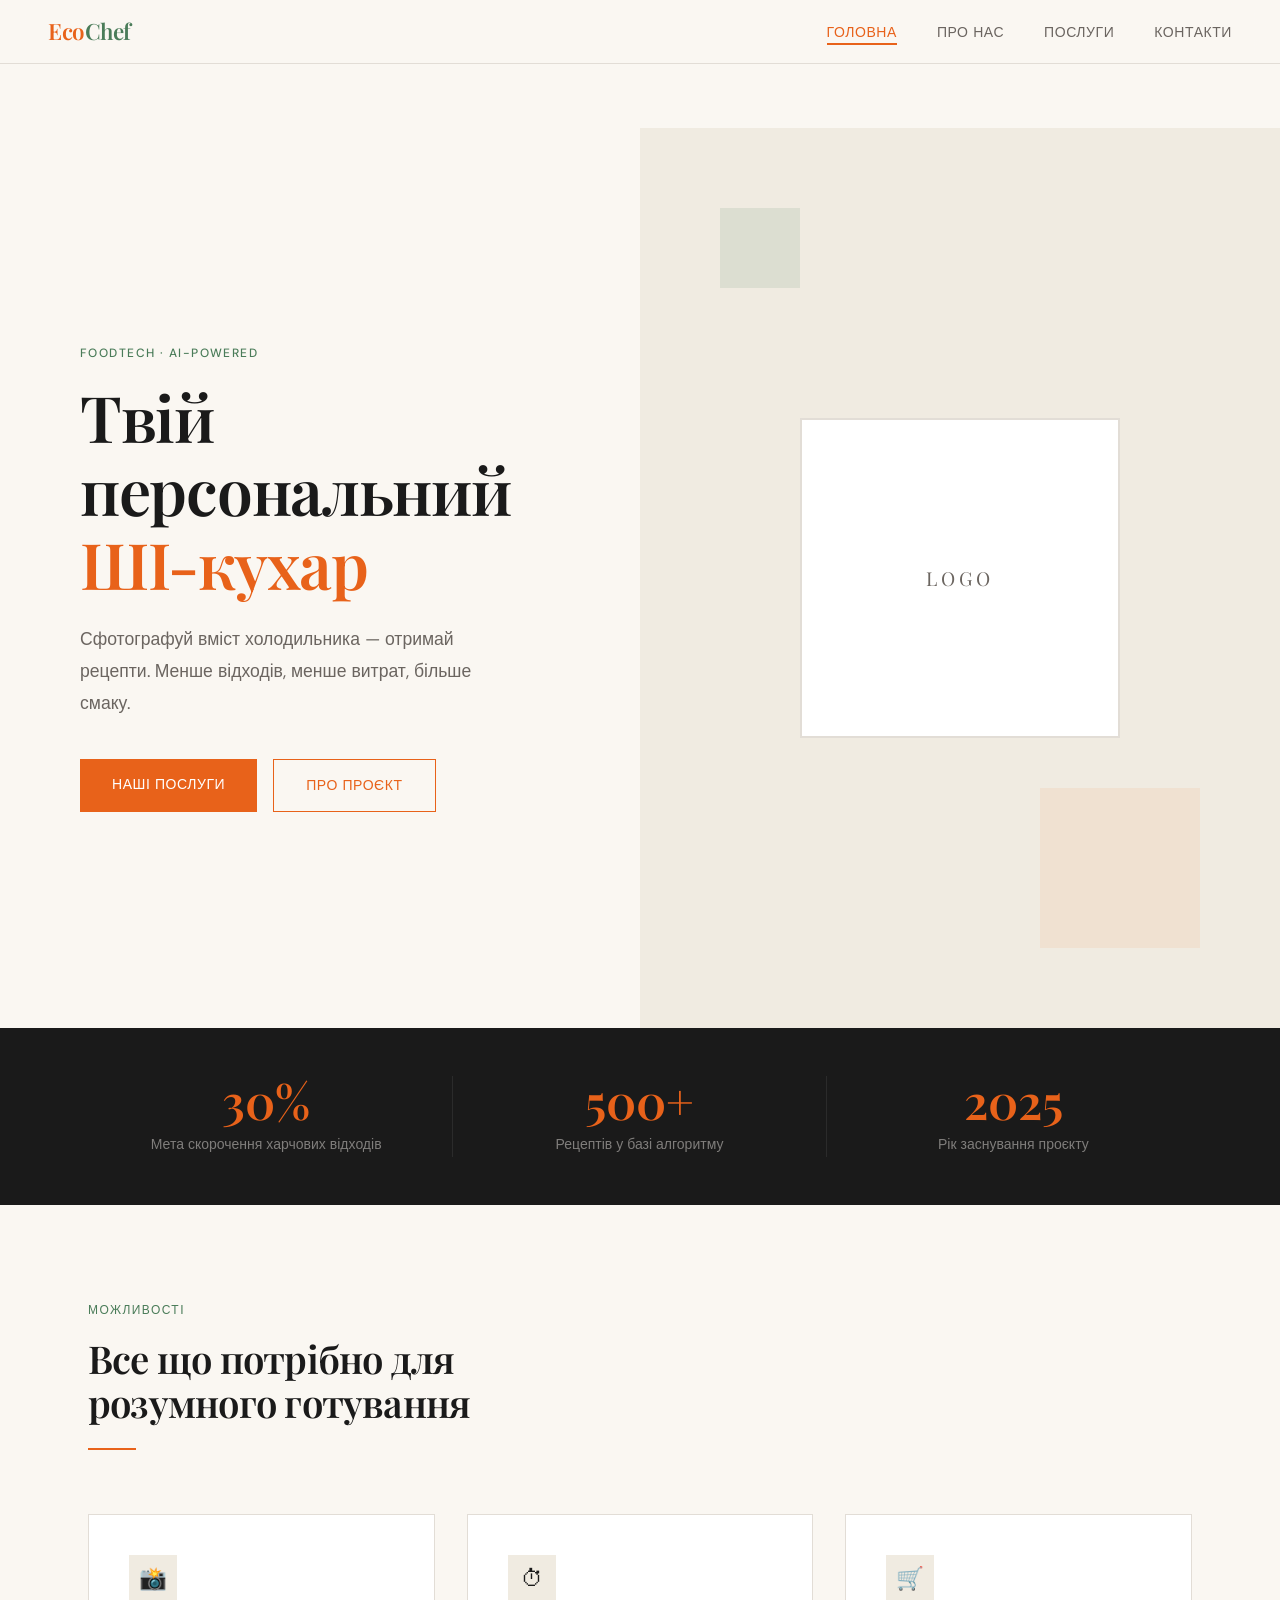
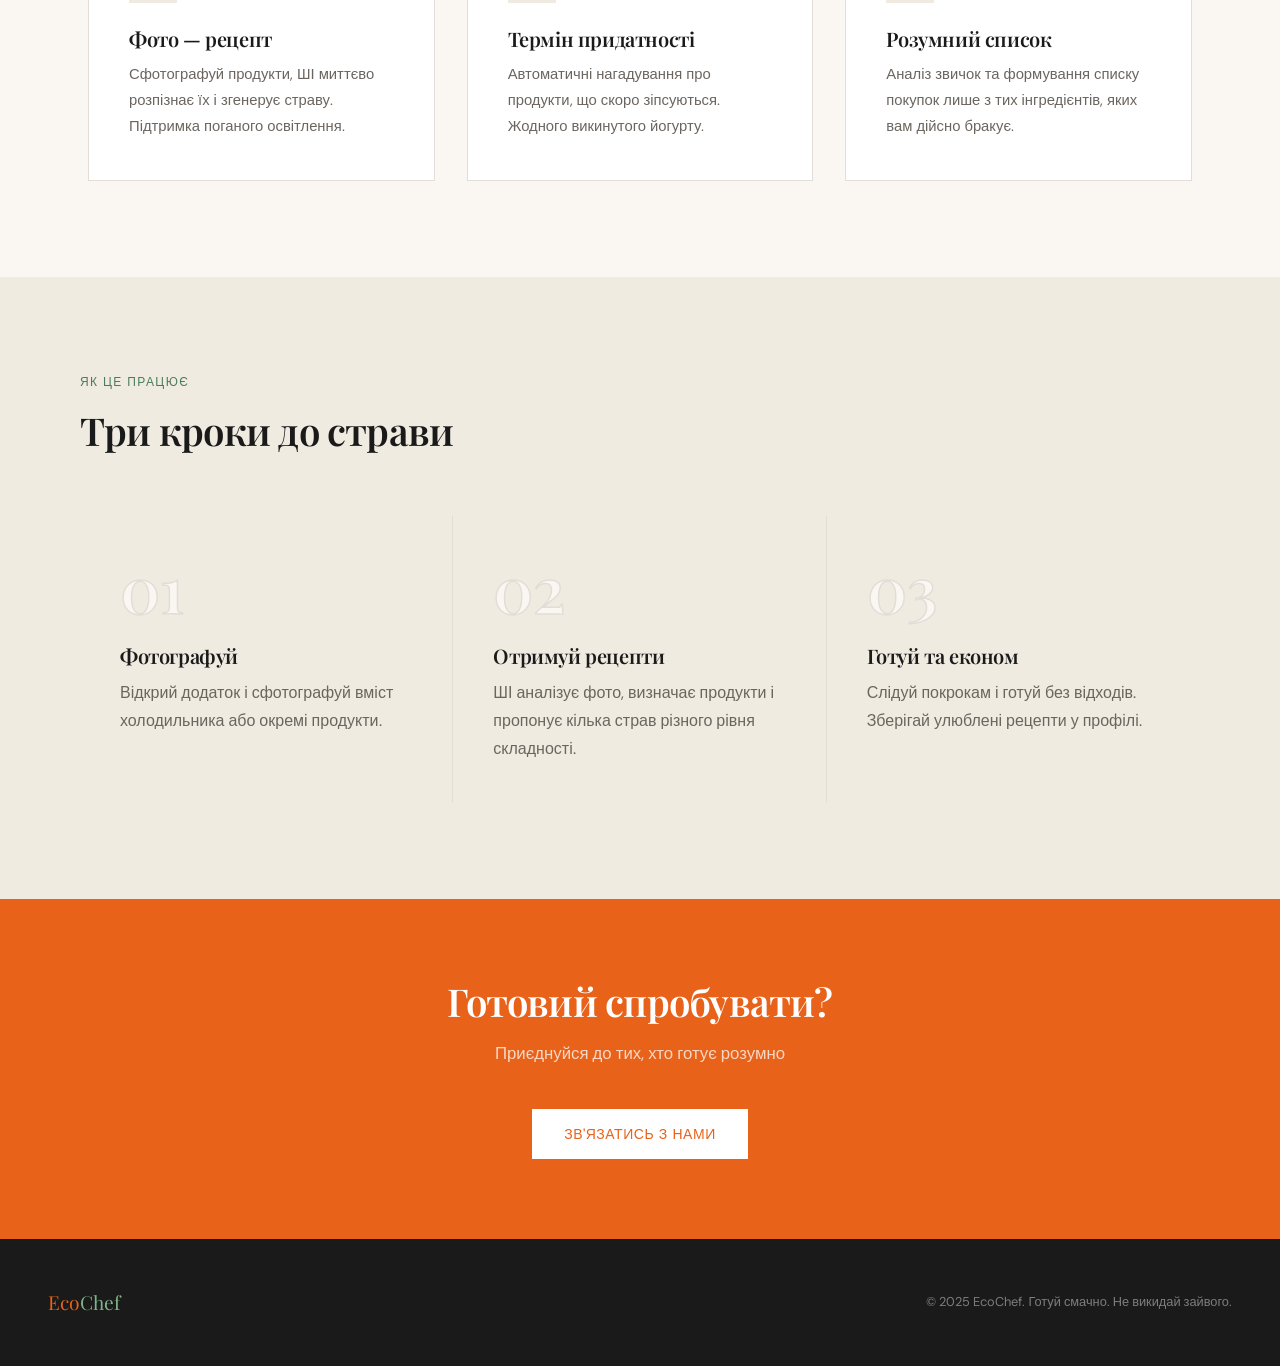
==== index.html @ e42a328c "new file:   about.html, contacts.html,  index.html, services.html, style.css" ====
<!DOCTYPE html>
<html lang="uk">
<head>
  <meta charset="UTF-8">
  <meta name="viewport" content="width=device-width, initial-scale=1.0">
  <title>EcoChef — Готуй смачно. Не викидай зайвого.</title>
  <link rel="stylesheet" href="style.css">
  <style>
    /* HERO */
    .hero {
      min-height: 100vh;
      display: grid;
      grid-template-columns: 1fr 1fr;
      align-items: center;
      gap: 0;
      background: var(--cream);
      padding-top: 64px;
    }

    .hero-content {
      padding: 96px 48px 96px 80px;
    }

    .hero-visual {
      height: 100vh;
      background: var(--cream-dark);
      position: relative;
      overflow: hidden;
      display: flex;
      align-items: center;
      justify-content: center;
    }

    .hero-visual-inner {
      width: 320px;
      height: 320px;
      border: 2px solid var(--border);
      position: relative;
      display: flex;
      align-items: center;
      justify-content: center;
      background: var(--white);
    }

    .hero-visual-inner::before {
      content: 'LOGO';
      font-family: var(--font-display);
      font-size: 1.2rem;
      color: var(--text-muted);
      letter-spacing: 0.2em;
    }

    .hero-visual-accent {
      position: absolute;
      bottom: 80px; right: 80px;
      width: 160px; height: 160px;
      background: var(--orange);
      opacity: 0.08;
    }

    .hero-visual-accent2 {
      position: absolute;
      top: 80px; left: 80px;
      width: 80px; height: 80px;
      background: var(--green);
      opacity: 0.12;
    }

    .hero h1 { margin-bottom: 24px; }
    .hero h1 em { color: var(--orange); font-style: normal; }
    .hero p.lead {
      font-size: 1.1rem;
      line-height: 1.8;
      margin-bottom: 40px;
      color: var(--text-muted);
      max-width: 440px;
    }

    .hero-cta { display: flex; gap: 16px; flex-wrap: wrap; }

    /* STATS STRIP */
    .stats-strip {
      background: var(--text);
      padding: 48px 80px;
      display: grid;
      grid-template-columns: repeat(3, 1fr);
      gap: 0;
    }

    .stat-item {
      text-align: center;
      padding: 0 40px;
      border-right: 1px solid rgba(255,255,255,0.08);
    }

    .stat-item:last-child { border-right: none; }
    .stat-item .stat-number { display: block; margin-bottom: 8px; }
    .stat-item p { color: rgba(250,247,242,0.45); font-size: 0.875rem; }

    /* FEATURES */
    .features-header { margin-bottom: 64px; max-width: 560px; }

    .feature-card .icon-box { background: var(--cream-dark); }
    .feature-card h3 { margin-bottom: 12px; }
    .feature-card p { font-size: 0.925rem; }

    /* HOW IT WORKS */
    .how-section {
      background: var(--cream-dark);
      padding: 96px 80px;
    }

    .steps { display: grid; grid-template-columns: repeat(3, 1fr); gap: 0; margin-top: 64px; }

    .step {
      padding: 40px;
      border-right: 1px solid var(--border);
      position: relative;
    }

    .step:last-child { border-right: none; }

    .step-number {
      font-family: var(--font-display);
      font-size: 4rem;
      font-weight: 600;
      color: var(--cream);
      line-height: 1;
      margin-bottom: 24px;
      -webkit-text-stroke: 1.5px var(--border);
    }

    .step h3 { margin-bottom: 12px; }

    /* CTA BANNER */
    .cta-banner {
      background: var(--orange);
      padding: 80px;
      text-align: center;
    }

    .cta-banner h2 { color: var(--white); margin-bottom: 16px; }
    .cta-banner p { color: rgba(255,255,255,0.75); margin-bottom: 40px; font-size: 1.05rem; }

    .btn-white {
      background: var(--white);
      color: var(--orange);
    }

    .btn-white:hover {
      background: var(--cream);
      transform: translateY(-1px);
      box-shadow: 0 8px 24px rgba(0,0,0,0.15);
    }

    @media (max-width: 768px) {
      .hero { grid-template-columns: 1fr; }
      .hero-visual { display: none; }
      .hero-content { padding: 64px 24px; }
      .stats-strip { grid-template-columns: 1fr; padding: 48px 24px; gap: 32px; }
      .stat-item { border-right: none; border-bottom: 1px solid rgba(255,255,255,0.08); padding-bottom: 32px; }
      .stat-item:last-child { border-bottom: none; }
      .how-section { padding: 64px 24px; }
      .steps { grid-template-columns: 1fr; }
      .step { border-right: none; border-bottom: 1px solid var(--border); }
      .cta-banner { padding: 64px 24px; }
    }
  </style>
</head>
<body>

<nav>
  <a href="index.html" class="nav-logo">Eco<span>Chef</span></a>
  <ul class="nav-links">
    <li><a href="index.html" class="active">Головна</a></li>
    <li><a href="about.html">Про нас</a></li>
    <li><a href="services.html">Послуги</a></li>
    <li><a href="contacts.html">Контакти</a></li>
  </ul>
</nav>

<main>

  <!-- HERO -->
  <section class="hero">
    <div class="hero-content">
      <div class="section-label fade-up">FoodTech · AI-Powered</div>
      <h1 class="fade-up-delay-1">Твій персональний <em>ШІ-кухар</em></h1>
      <p class="lead fade-up-delay-2">
        Сфотографуй вміст холодильника — отримай рецепти.
        Менше відходів, менше витрат, більше смаку.
      </p>
      <div class="hero-cta fade-up-delay-3">
        <a href="services.html" class="btn btn-primary">Наші послуги</a>
        <a href="about.html" class="btn btn-outline">Про проєкт</a>
      </div>
    </div>
    <div class="hero-visual">
      <div class="hero-visual-accent"></div>
      <div class="hero-visual-accent2"></div>
      <div class="hero-visual-inner"></div>
    </div>
  </section>

  <!-- STATS -->
  <div class="stats-strip">
    <div class="stat-item">
      <span class="stat-number">30%</span>
      <p>Мета скорочення харчових відходів</p>
    </div>
    <div class="stat-item">
      <span class="stat-number">500+</span>
      <p>Рецептів у базі алгоритму</p>
    </div>
    <div class="stat-item">
      <span class="stat-number">2025</span>
      <p>Рік заснування проєкту</p>
    </div>
  </div>

  <!-- FEATURES -->
  <section class="section">
    <div class="features-header">
      <div class="section-label">Можливості</div>
      <h2>Все що потрібно для розумного готування</h2>
      <div class="divider"></div>
    </div>
    <div class="grid-3">
      <div class="card feature-card fade-up">
        <div class="icon-box">📸</div>
        <h3>Фото — рецепт</h3>
        <p>Сфотографуй продукти, ШІ миттєво розпізнає їх і згенерує страву. Підтримка поганого освітлення.</p>
      </div>
      <div class="card feature-card fade-up-delay-1">
        <div class="icon-box">⏱</div>
        <h3>Термін придатності</h3>
        <p>Автоматичні нагадування про продукти, що скоро зіпсуються. Жодного викинутого йогурту.</p>
      </div>
      <div class="card feature-card fade-up-delay-2">
        <div class="icon-box">🛒</div>
        <h3>Розумний список</h3>
        <p>Аналіз звичок та формування списку покупок лише з тих інгредієнтів, яких вам дійсно бракує.</p>
      </div>
    </div>
  </section>

  <!-- HOW IT WORKS -->
  <div class="how-section">
    <div class="section" style="padding: 0; max-width: 1200px; margin: 0 auto;">
      <div class="section-label">Як це працює</div>
      <h2>Три кроки до страви</h2>
    </div>
    <div class="steps" style="max-width: 1200px; margin: 64px auto 0;">
      <div class="step">
        <div class="step-number">01</div>
        <h3>Фотографуй</h3>
        <p>Відкрий додаток і сфотографуй вміст холодильника або окремі продукти.</p>
      </div>
      <div class="step">
        <div class="step-number">02</div>
        <h3>Отримуй рецепти</h3>
        <p>ШІ аналізує фото, визначає продукти і пропонує кілька страв різного рівня складності.</p>
      </div>
      <div class="step">
        <div class="step-number">03</div>
        <h3>Готуй та економ</h3>
        <p>Слідуй покрокам і готуй без відходів. Зберігай улюблені рецепти у профілі.</p>
      </div>
    </div>
  </div>

  <!-- CTA -->
  <div class="cta-banner">
    <h2>Готовий спробувати?</h2>
    <p>Приєднуйся до тих, хто готує розумно</p>
    <a href="contacts.html" class="btn btn-white btn-primary">Зв'язатись з нами</a>
  </div>

</main>

<footer>
  <span class="footer-logo">Eco<span>Chef</span></span>
  <p>© 2025 EcoChef. Готуй смачно. Не викидай зайвого.</p>
</footer>

</body>
</html>
---- style.css ----
@import url('https://fonts.googleapis.com/css2?family=Playfair+Display:wght@400;600&family=DM+Sans:wght@300;400;500&display=swap');

*, *::before, *::after { box-sizing: border-box; margin: 0; padding: 0; }

:root {
  --orange: #E8621A;
  --orange-light: #F5874A;
  --green: #4A7C59;
  --green-light: #7FB48A;
  --cream: #FAF7F2;
  --cream-dark: #F0EBE1;
  --text: #1A1A1A;
  --text-muted: #6B6560;
  --white: #FFFFFF;
  --border: #E2DDD6;
  --font-display: 'Playfair Display', serif;
  --font-body: 'DM Sans', sans-serif;
}

html { scroll-behavior: smooth; }

body {
  font-family: var(--font-body);
  background: var(--cream);
  color: var(--text);
  line-height: 1.6;
  font-size: 16px;
}

/* NAV */
nav {
  position: fixed;
  top: 0; left: 0; right: 0;
  z-index: 100;
  background: rgba(250, 247, 242, 0.92);
  backdrop-filter: blur(12px);
  border-bottom: 1px solid var(--border);
  padding: 0 48px;
  height: 64px;
  display: flex;
  align-items: center;
  justify-content: space-between;
}

.nav-logo {
  font-family: var(--font-display);
  font-size: 1.4rem;
  font-weight: 600;
  color: var(--orange);
  text-decoration: none;
  letter-spacing: -0.02em;
}

.nav-logo span { color: var(--green); }

.nav-links {
  display: flex;
  gap: 40px;
  list-style: none;
}

.nav-links a {
  font-family: var(--font-body);
  font-size: 0.875rem;
  font-weight: 400;
  color: var(--text-muted);
  text-decoration: none;
  letter-spacing: 0.04em;
  text-transform: uppercase;
  transition: color 0.2s;
  position: relative;
}

.nav-links a:hover, .nav-links a.active { color: var(--orange); }

.nav-links a.active::after {
  content: '';
  position: absolute;
  bottom: -4px; left: 0; right: 0;
  height: 1.5px;
  background: var(--orange);
}

/* LAYOUT */
main { padding-top: 64px; }

.section {
  padding: 96px 48px;
  max-width: 1200px;
  margin: 0 auto;
}

.section-label {
  font-size: 0.75rem;
  font-weight: 500;
  text-transform: uppercase;
  letter-spacing: 0.12em;
  color: var(--green);
  margin-bottom: 16px;
}

h1, h2, h3 {
  font-family: var(--font-display);
  line-height: 1.15;
  letter-spacing: -0.02em;
}

h1 { font-size: clamp(2.4rem, 5vw, 4rem); font-weight: 600; }
h2 { font-size: clamp(1.8rem, 3vw, 2.6rem); font-weight: 600; }
h3 { font-size: 1.25rem; font-weight: 600; }

p { color: var(--text-muted); line-height: 1.75; }

/* DIVIDERS */
.divider {
  width: 48px; height: 2px;
  background: var(--orange);
  margin: 24px 0;
}

/* BUTTONS */
.btn {
  display: inline-block;
  padding: 14px 32px;
  font-family: var(--font-body);
  font-size: 0.875rem;
  font-weight: 500;
  letter-spacing: 0.04em;
  text-transform: uppercase;
  text-decoration: none;
  cursor: pointer;
  border: none;
  transition: all 0.25s;
}

.btn-primary {
  background: var(--orange);
  color: var(--white);
}

.btn-primary:hover {
  background: var(--orange-light);
  transform: translateY(-1px);
  box-shadow: 0 8px 24px rgba(232, 98, 26, 0.3);
}

.btn-outline {
  background: transparent;
  color: var(--orange);
  border: 1.5px solid var(--orange);
}

.btn-outline:hover {
  background: var(--orange);
  color: var(--white);
}

/* CARDS */
.card {
  background: var(--white);
  border: 1px solid var(--border);
  padding: 40px;
  transition: transform 0.25s, box-shadow 0.25s;
}

.card:hover {
  transform: translateY(-4px);
  box-shadow: 0 16px 48px rgba(26, 26, 26, 0.08);
}

/* GRID */
.grid-2 { display: grid; grid-template-columns: repeat(2, 1fr); gap: 32px; }
.grid-3 { display: grid; grid-template-columns: repeat(3, 1fr); gap: 32px; }
.grid-4 { display: grid; grid-template-columns: repeat(4, 1fr); gap: 24px; }

/* FOOTER */
footer {
  background: var(--text);
  color: var(--cream);
  padding: 48px;
  display: flex;
  align-items: center;
  justify-content: space-between;
}

footer .footer-logo {
  font-family: var(--font-display);
  font-size: 1.2rem;
  color: var(--orange);
}

footer .footer-logo span { color: var(--green-light); }

footer p {
  color: rgba(250, 247, 242, 0.45);
  font-size: 0.8rem;
}

/* ANIMATIONS */
@keyframes fadeUp {
  from { opacity: 0; transform: translateY(24px); }
  to   { opacity: 1; transform: translateY(0); }
}

.fade-up {
  animation: fadeUp 0.6s ease forwards;
}

.fade-up-delay-1 { animation-delay: 0.1s; opacity: 0; animation-fill-mode: forwards; animation-name: fadeUp; animation-duration: 0.6s; }
.fade-up-delay-2 { animation-delay: 0.2s; opacity: 0; animation-fill-mode: forwards; animation-name: fadeUp; animation-duration: 0.6s; }
.fade-up-delay-3 { animation-delay: 0.3s; opacity: 0; animation-fill-mode: forwards; animation-name: fadeUp; animation-duration: 0.6s; }
.fade-up-delay-4 { animation-delay: 0.4s; opacity: 0; animation-fill-mode: forwards; animation-name: fadeUp; animation-duration: 0.6s; }

/* ICON PLACEHOLDER */
.icon-box {
  width: 48px; height: 48px;
  background: var(--cream-dark);
  display: flex; align-items: center; justify-content: center;
  font-size: 1.4rem;
  margin-bottom: 24px;
}

/* STAT */
.stat-number {
  font-family: var(--font-display);
  font-size: 3rem;
  font-weight: 600;
  color: var(--orange);
  line-height: 1;
}

/* TAG */
.tag {
  display: inline-block;
  padding: 4px 12px;
  background: var(--cream-dark);
  font-size: 0.75rem;
  letter-spacing: 0.06em;
  text-transform: uppercase;
  color: var(--text-muted);
  margin-bottom: 16px;
}

/* FORM */
.form-group { display: flex; flex-direction: column; gap: 8px; margin-bottom: 20px; }

label {
  font-size: 0.8rem;
  font-weight: 500;
  letter-spacing: 0.08em;
  text-transform: uppercase;
  color: var(--text-muted);
}

input, textarea, select {
  font-family: var(--font-body);
  font-size: 1rem;
  padding: 14px 16px;
  border: 1.5px solid var(--border);
  background: var(--white);
  color: var(--text);
  outline: none;
  transition: border-color 0.2s;
  width: 100%;
  resize: none;
}

input:focus, textarea:focus { border-color: var(--orange); }

/* RESPONSIVE */
@media (max-width: 768px) {
  nav { padding: 0 24px; }
  .section { padding: 64px 24px; }
  .grid-2, .grid-3, .grid-4 { grid-template-columns: 1fr; }
  footer { flex-direction: column; gap: 16px; text-align: center; }
  .nav-links { gap: 20px; }
}
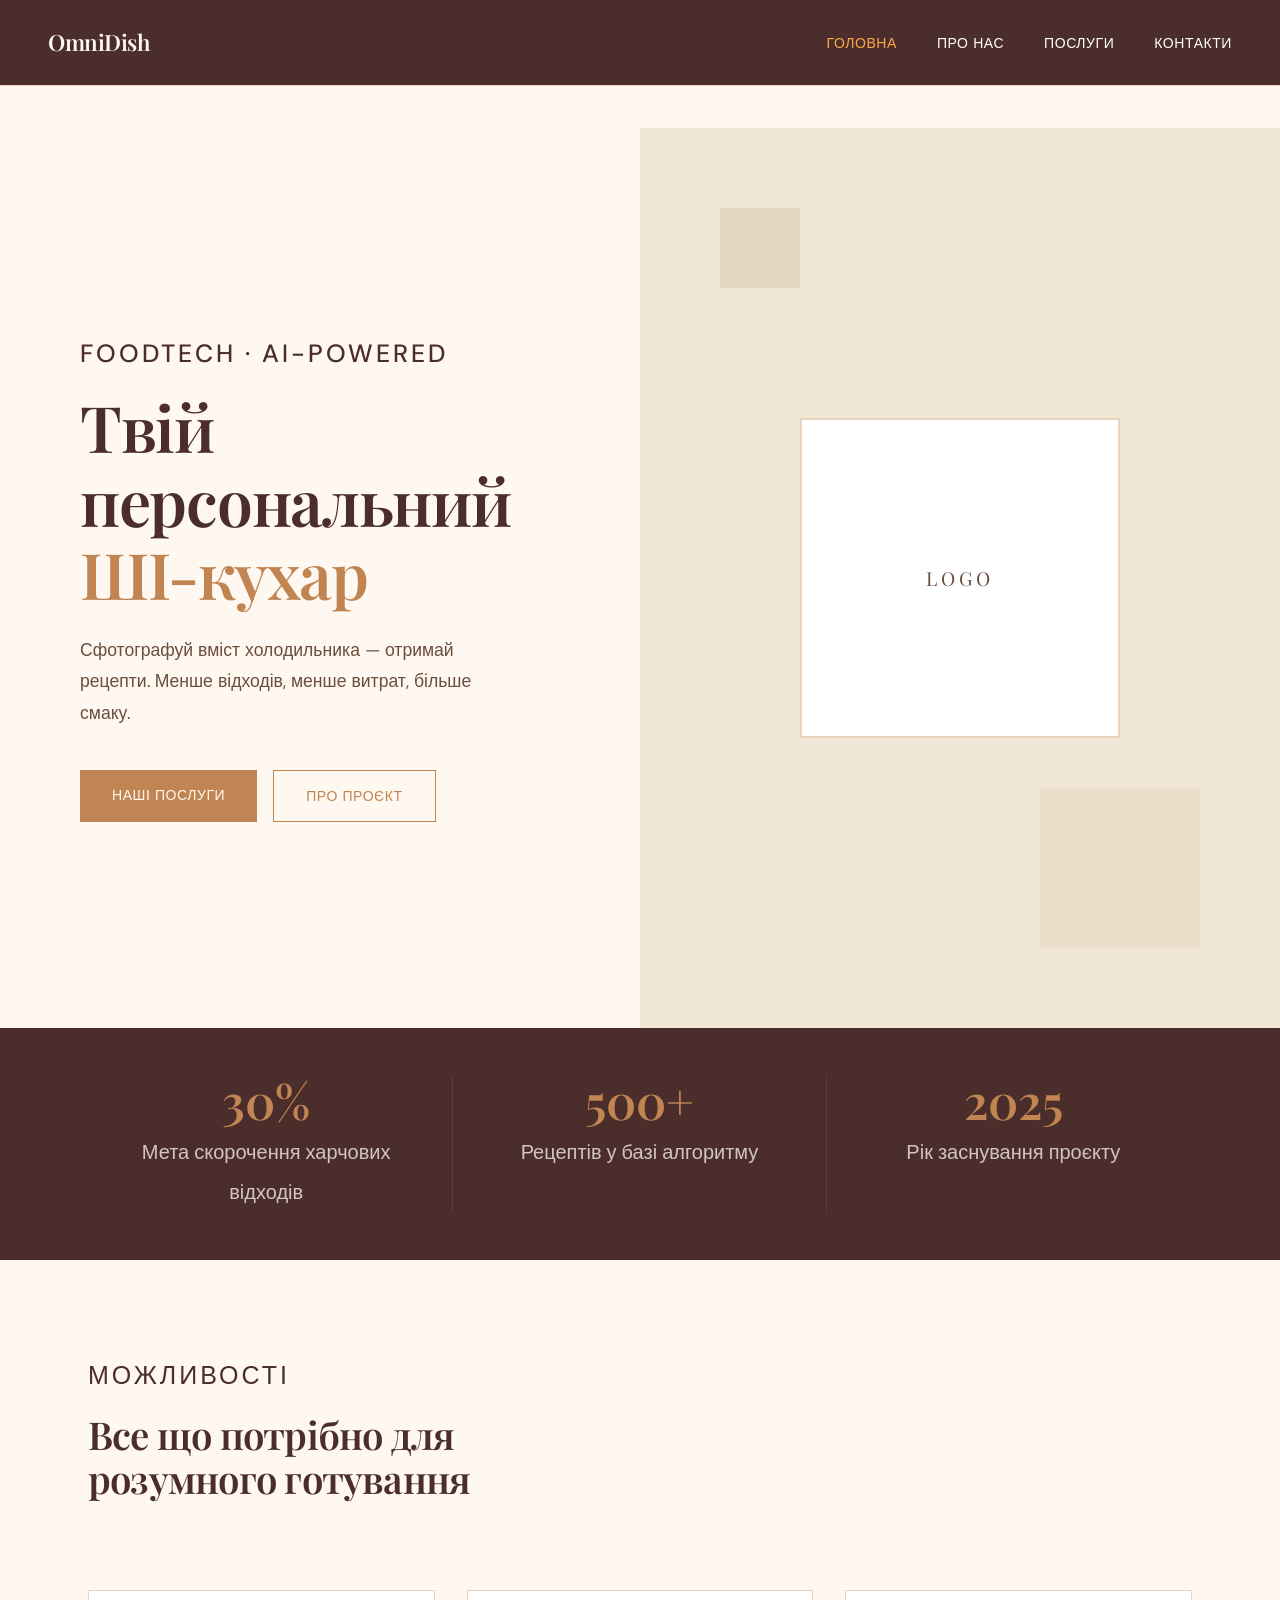
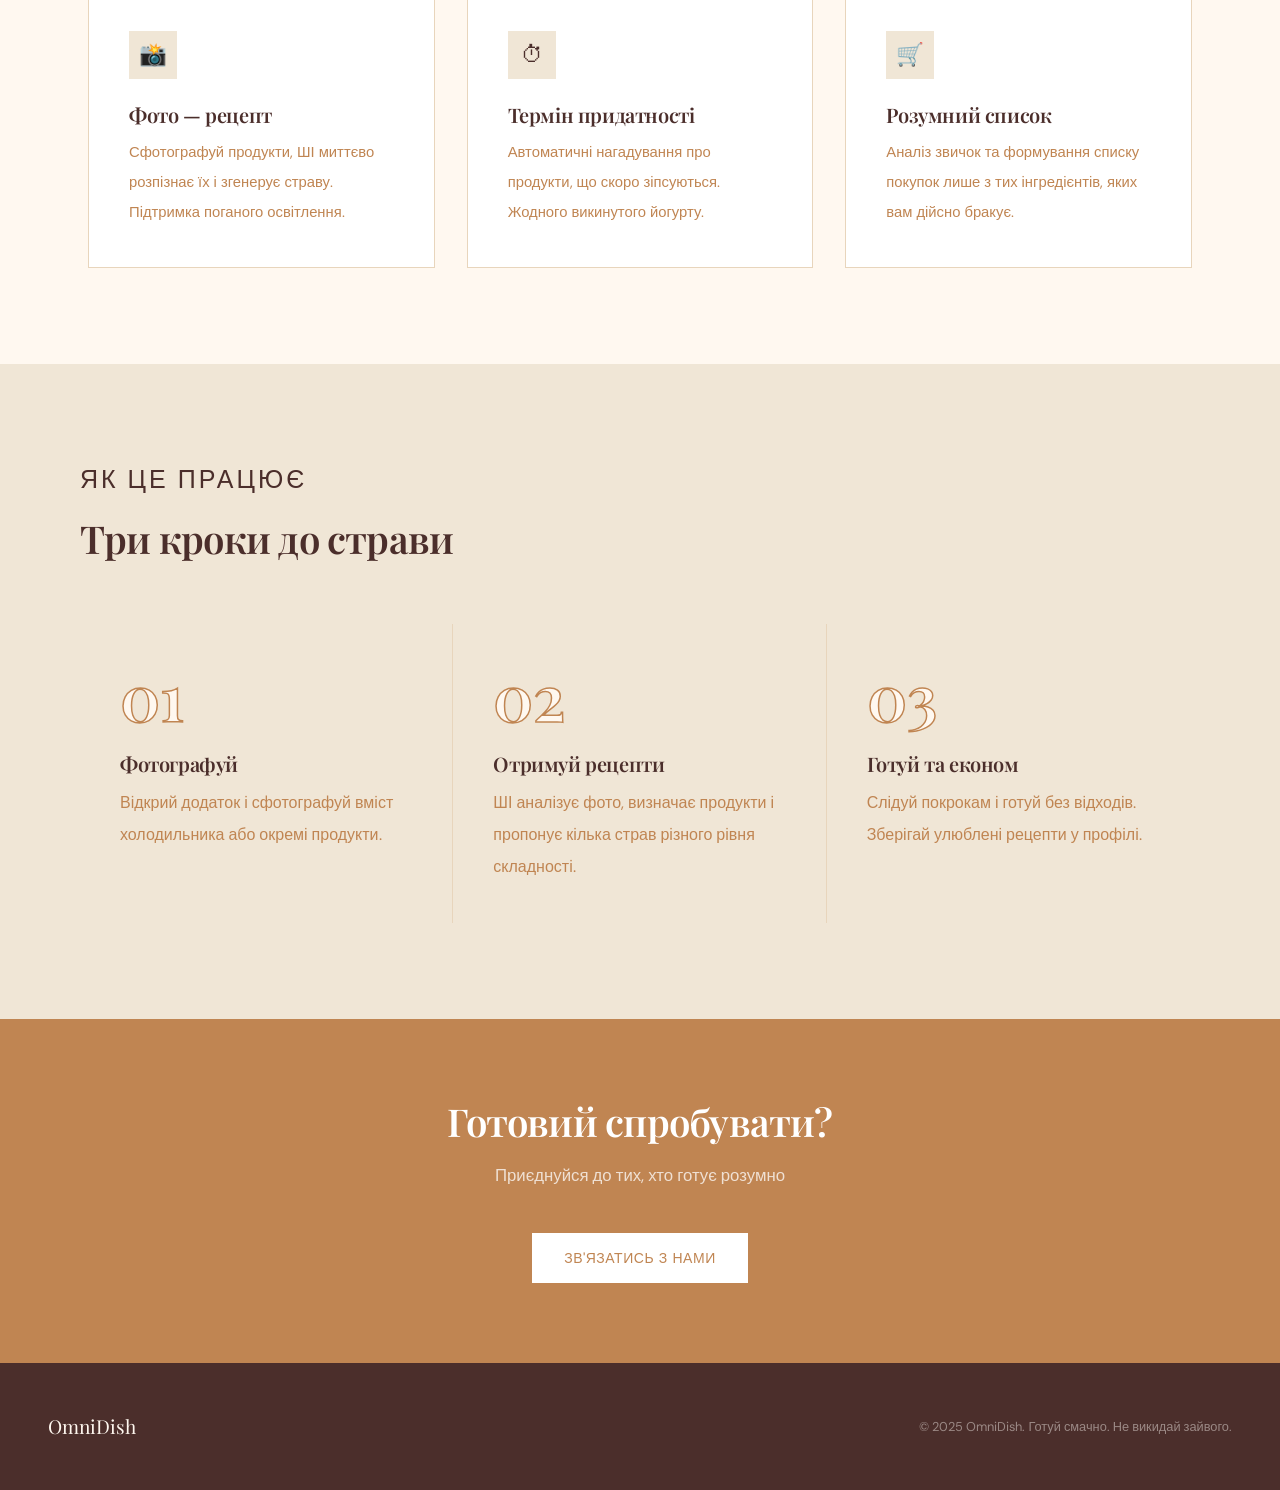
==== commit 63c54132: "uptade all" ====
--- a/index.html
+++ b/index.html
@@ -3,7 +3,7 @@
 <head>
   <meta charset="UTF-8">
   <meta name="viewport" content="width=device-width, initial-scale=1.0">
-  <title>EcoChef — Готуй смачно. Не викидай зайвого.</title>
+  <title>OmniDish — Готуй смачно. Не викидай зайвого.</title>
   <link rel="stylesheet" href="style.css">
   <style>
     /* HERO */
@@ -54,7 +54,7 @@
       position: absolute;
       bottom: 80px; right: 80px;
       width: 160px; height: 160px;
-      background: var(--orange);
+      background: var(--accent);
       opacity: 0.08;
     }
 
@@ -62,12 +62,12 @@
       position: absolute;
       top: 80px; left: 80px;
       width: 80px; height: 80px;
-      background: var(--green);
+      background: var(--secondary);
       opacity: 0.12;
     }
 
     .hero h1 { margin-bottom: 24px; }
-    .hero h1 em { color: var(--orange); font-style: normal; }
+    .hero h1 em { color: var(--accent); font-style: normal; }
     .hero p.lead {
       font-size: 1.1rem;
       line-height: 1.8;
@@ -94,8 +94,8 @@
     }
 
     .stat-item:last-child { border-right: none; }
-    .stat-item .stat-number { display: block; margin-bottom: 8px; }
-    .stat-item p { color: rgba(250,247,242,0.45); font-size: 0.875rem; }
+    .stat-item .stat-number { display: block; margin-bottom: 8px; color: #C08552;}
+    .stat-item p { color: rgba(255,248,240,0.75); font-size: 20px; }
 
     /* FEATURES */
     .features-header { margin-bottom: 64px; max-width: 560px; }
@@ -127,14 +127,13 @@
       color: var(--cream);
       line-height: 1;
       margin-bottom: 24px;
-      -webkit-text-stroke: 1.5px var(--border);
-    }
+      -webkit-text-stroke: 1.5px #C08552;    }
 
     .step h3 { margin-bottom: 12px; }
 
     /* CTA BANNER */
     .cta-banner {
-      background: var(--orange);
+      background: var(--accent);
       padding: 80px;
       text-align: center;
     }
@@ -144,7 +143,7 @@
 
     .btn-white {
       background: var(--white);
-      color: var(--orange);
+      color: var(--accent);
     }
 
     .btn-white:hover {
@@ -170,7 +169,7 @@
 <body>
 
 <nav>
-  <a href="index.html" class="nav-logo">Eco<span>Chef</span></a>
+  <a href="index.html" class="nav-logo">Omni<span>Dish</span></a>
   <ul class="nav-links">
     <li><a href="index.html" class="active">Головна</a></li>
     <li><a href="about.html">Про нас</a></li>
@@ -279,8 +278,8 @@
 </main>
 
 <footer>
-  <span class="footer-logo">Eco<span>Chef</span></span>
-  <p>© 2025 EcoChef. Готуй смачно. Не викидай зайвого.</p>
+  <span class="footer-logo">Omni<span>Dish</span></span>
+  <p>© 2025 OmniDish. Готуй смачно. Не викидай зайвого.</p>
 </footer>
 
 </body>
--- a/style.css
+++ b/style.css
@@ -3,16 +3,16 @@
 *, *::before, *::after { box-sizing: border-box; margin: 0; padding: 0; }
 
 :root {
-  --orange: #E8621A;
-  --orange-light: #F5874A;
-  --green: #4A7C59;
-  --green-light: #7FB48A;
-  --cream: #FAF7F2;
-  --cream-dark: #F0EBE1;
-  --text: #1A1A1A;
-  --text-muted: #6B6560;
+  --accent: #C08552;
+  --accent-dark: #8C5A3C;
+  --secondary: #8C5A3C;
+  --secondary-light: #c08552;
+  --cream: #FFF8F0;
+  --cream-dark: #F0E6D6;
+  --text: #4B2E2B;
+  --text-muted: #6B4E3D;;
   --white: #FFFFFF;
-  --border: #E2DDD6;
+  --border: #E8D5BC;
   --font-display: 'Playfair Display', serif;
   --font-body: 'DM Sans', sans-serif;
 }
@@ -32,11 +32,11 @@
   position: fixed;
   top: 0; left: 0; right: 0;
   z-index: 100;
-  background: rgba(250, 247, 242, 0.92);
+  background: #4B2E2B;
   backdrop-filter: blur(12px);
   border-bottom: 1px solid var(--border);
   padding: 0 48px;
-  height: 64px;
+  height: 86px;
   display: flex;
   align-items: center;
   justify-content: space-between;
@@ -46,7 +46,7 @@
   font-family: var(--font-display);
   font-size: 1.4rem;
   font-weight: 600;
-  color: var(--orange);
+  color: var(--cream);
   text-decoration: none;
   letter-spacing: -0.02em;
 }
@@ -63,7 +63,7 @@
   font-family: var(--font-body);
   font-size: 0.875rem;
   font-weight: 400;
-  color: var(--text-muted);
+  color: var(--white);
   text-decoration: none;
   letter-spacing: 0.04em;
   text-transform: uppercase;
@@ -71,7 +71,7 @@
   position: relative;
 }
 
-.nav-links a:hover, .nav-links a.active { color: var(--orange); }
+.nav-links a:hover, .nav-links a.active { color:#ffa846; }
 
 .nav-links a.active::after {
   content: '';
@@ -79,6 +79,7 @@
   bottom: -4px; left: 0; right: 0;
   height: 1.5px;
   background: var(--orange);
+
 }
 
 /* LAYOUT */
@@ -91,7 +92,7 @@
 }
 
 .section-label {
-  font-size: 0.75rem;
+  font-size: 25px;
   font-weight: 500;
   text-transform: uppercase;
   letter-spacing: 0.12em;
@@ -109,7 +110,7 @@
 h2 { font-size: clamp(1.8rem, 3vw, 2.6rem); font-weight: 600; }
 h3 { font-size: 1.25rem; font-weight: 600; }
 
-p { color: var(--text-muted); line-height: 1.75; }
+p { color: var(--accent); line-height: 2;  }
 
 /* DIVIDERS */
 .divider {
@@ -134,25 +135,26 @@
 }
 
 .btn-primary {
-  background: var(--orange);
-  color: var(--white);
+  background: var(--accent);
+  color: var(--cream)
 }
 
 .btn-primary:hover {
-  background: var(--orange-light);
+  background: var(--cream);
   transform: translateY(-1px);
   box-shadow: 0 8px 24px rgba(232, 98, 26, 0.3);
+  color: var(--accent);
 }
 
 .btn-outline {
   background: transparent;
-  color: var(--orange);
-  border: 1.5px solid var(--orange);
+  color: var(--accent);
+  border: 1.5px solid var(--accent);
 }
 
 .btn-outline:hover {
-  background: var(--orange);
-  color: var(--white);
+  background: var(--accent);
+  color: var(--cream);
 }
 
 /* CARDS */
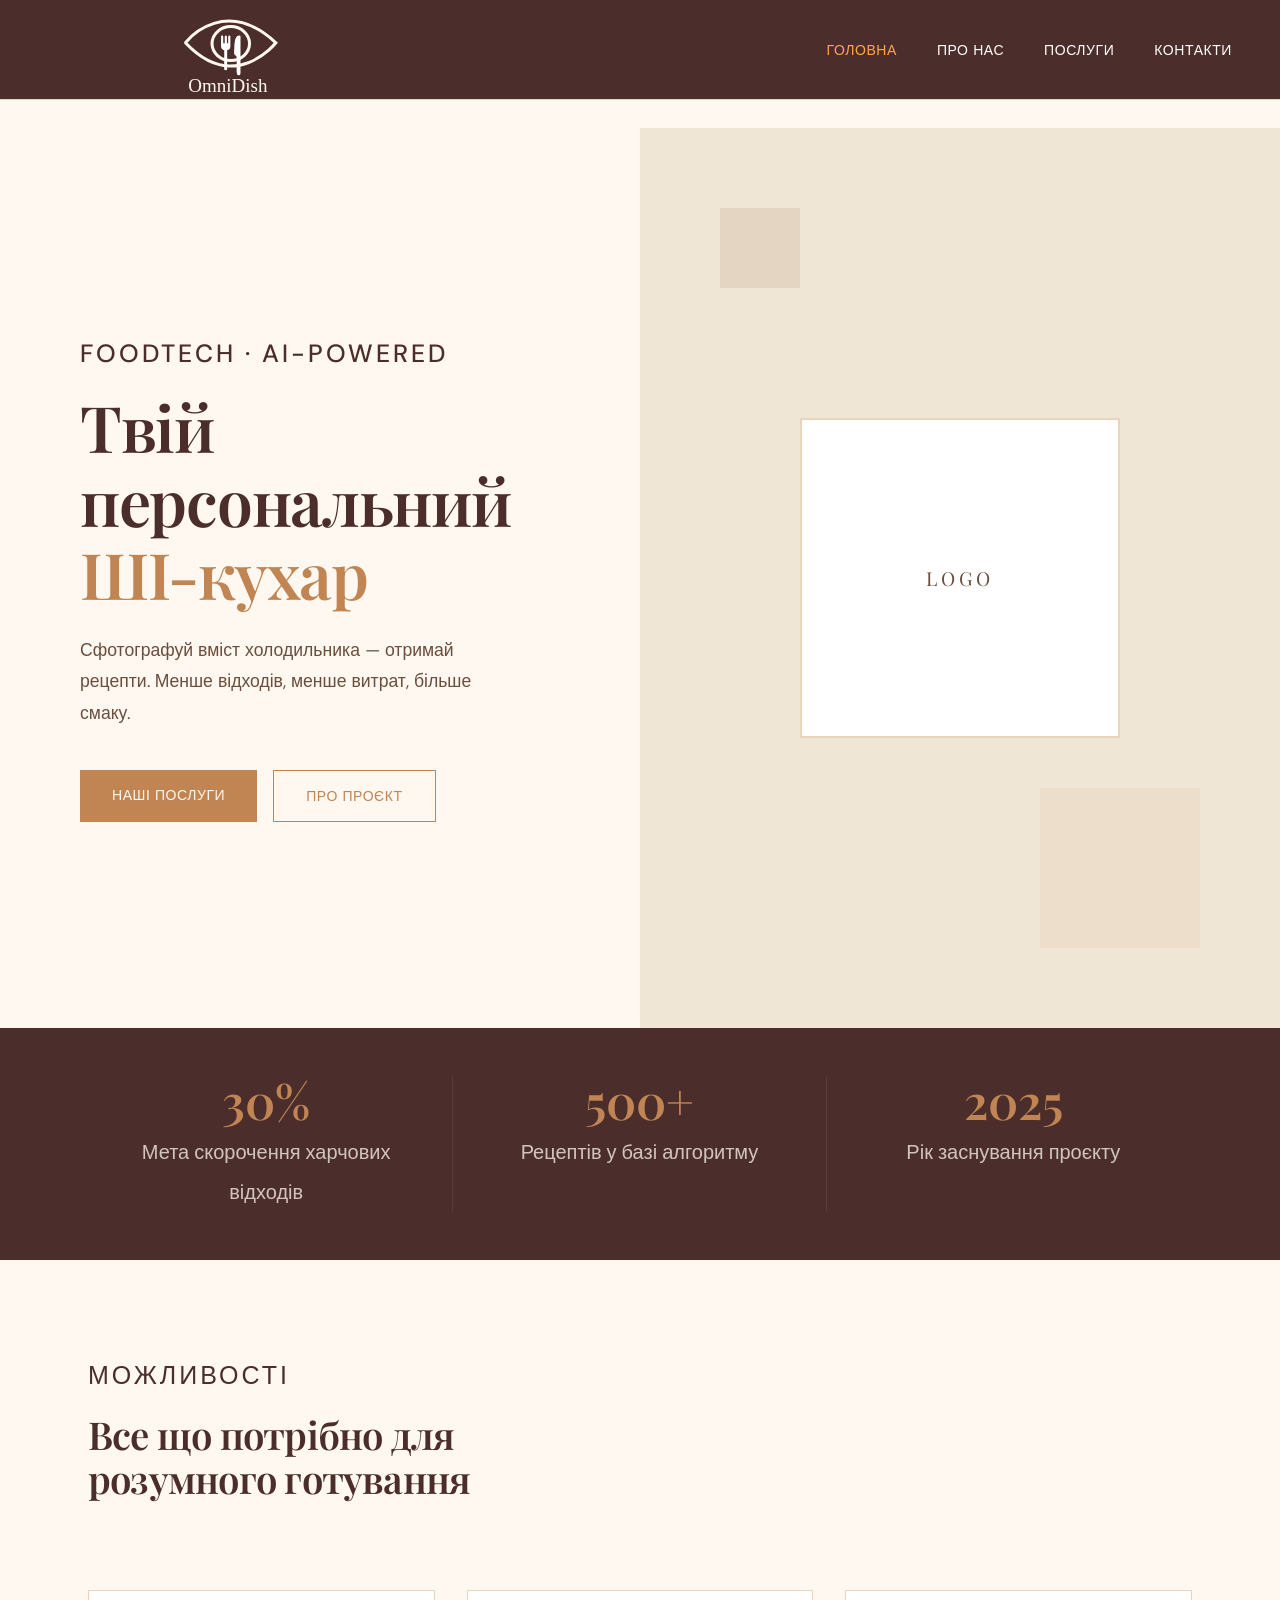
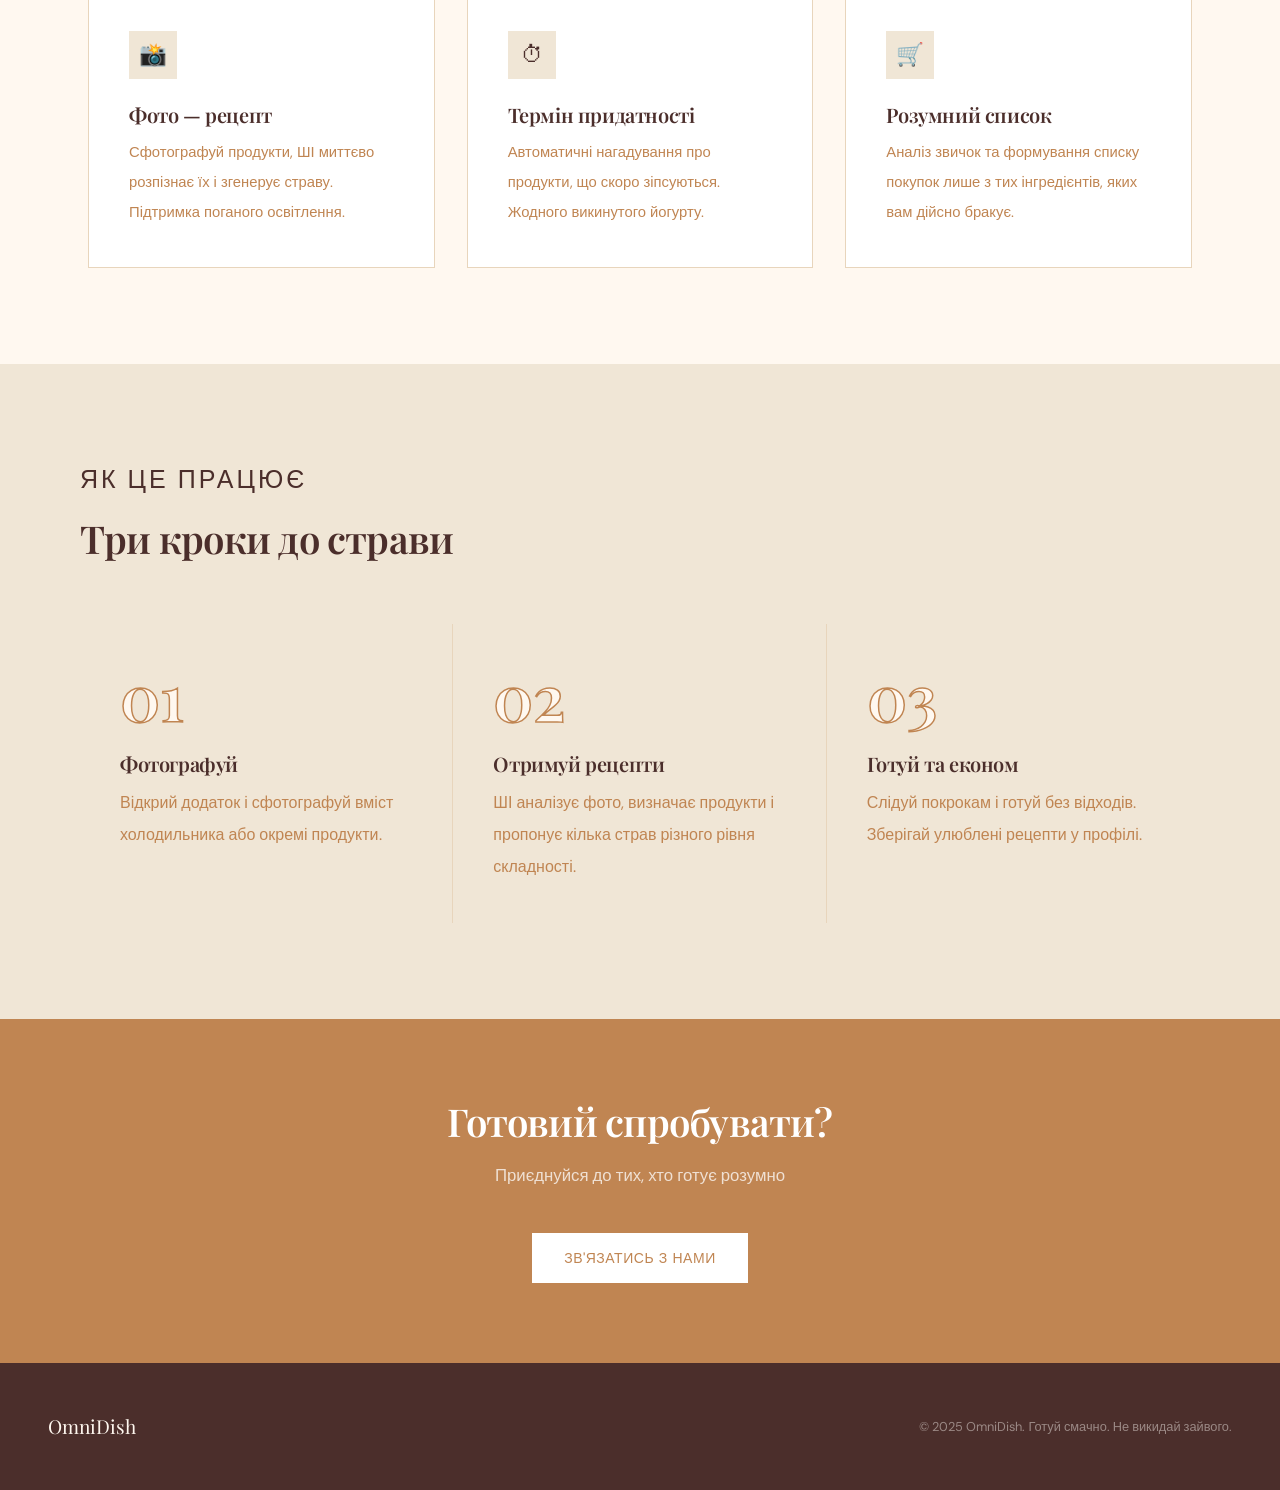
==== commit cac0d869: "update logo" ====
--- a/index.html
+++ b/index.html
@@ -169,7 +169,7 @@
 <body>
 
 <nav>
-  <a href="index.html" class="nav-logo">Omni<span>Dish</span></a>
+  <a class="logo" href="index.html"><img src="./imgs/OmniDish.svg" alt="OmniDish" height="380rem"></a> 
   <ul class="nav-links">
     <li><a href="index.html" class="active">Головна</a></li>
     <li><a href="about.html">Про нас</a></li>
--- a/style.css
+++ b/style.css
@@ -36,20 +36,18 @@
   backdrop-filter: blur(12px);
   border-bottom: 1px solid var(--border);
   padding: 0 48px;
-  height: 86px;
+  height: 100px;
   display: flex;
   align-items: center;
   justify-content: space-between;
 }
 
-.nav-logo {
-  font-family: var(--font-display);
-  font-size: 1.4rem;
-  font-weight: 600;
-  color: var(--cream);
-  text-decoration: none;
-  letter-spacing: -0.02em;
-}
+.nav-logo img {
+  height: 300rem;
+  width: auto;
+}
+
+
 
 .nav-logo span { color: var(--green); }
 
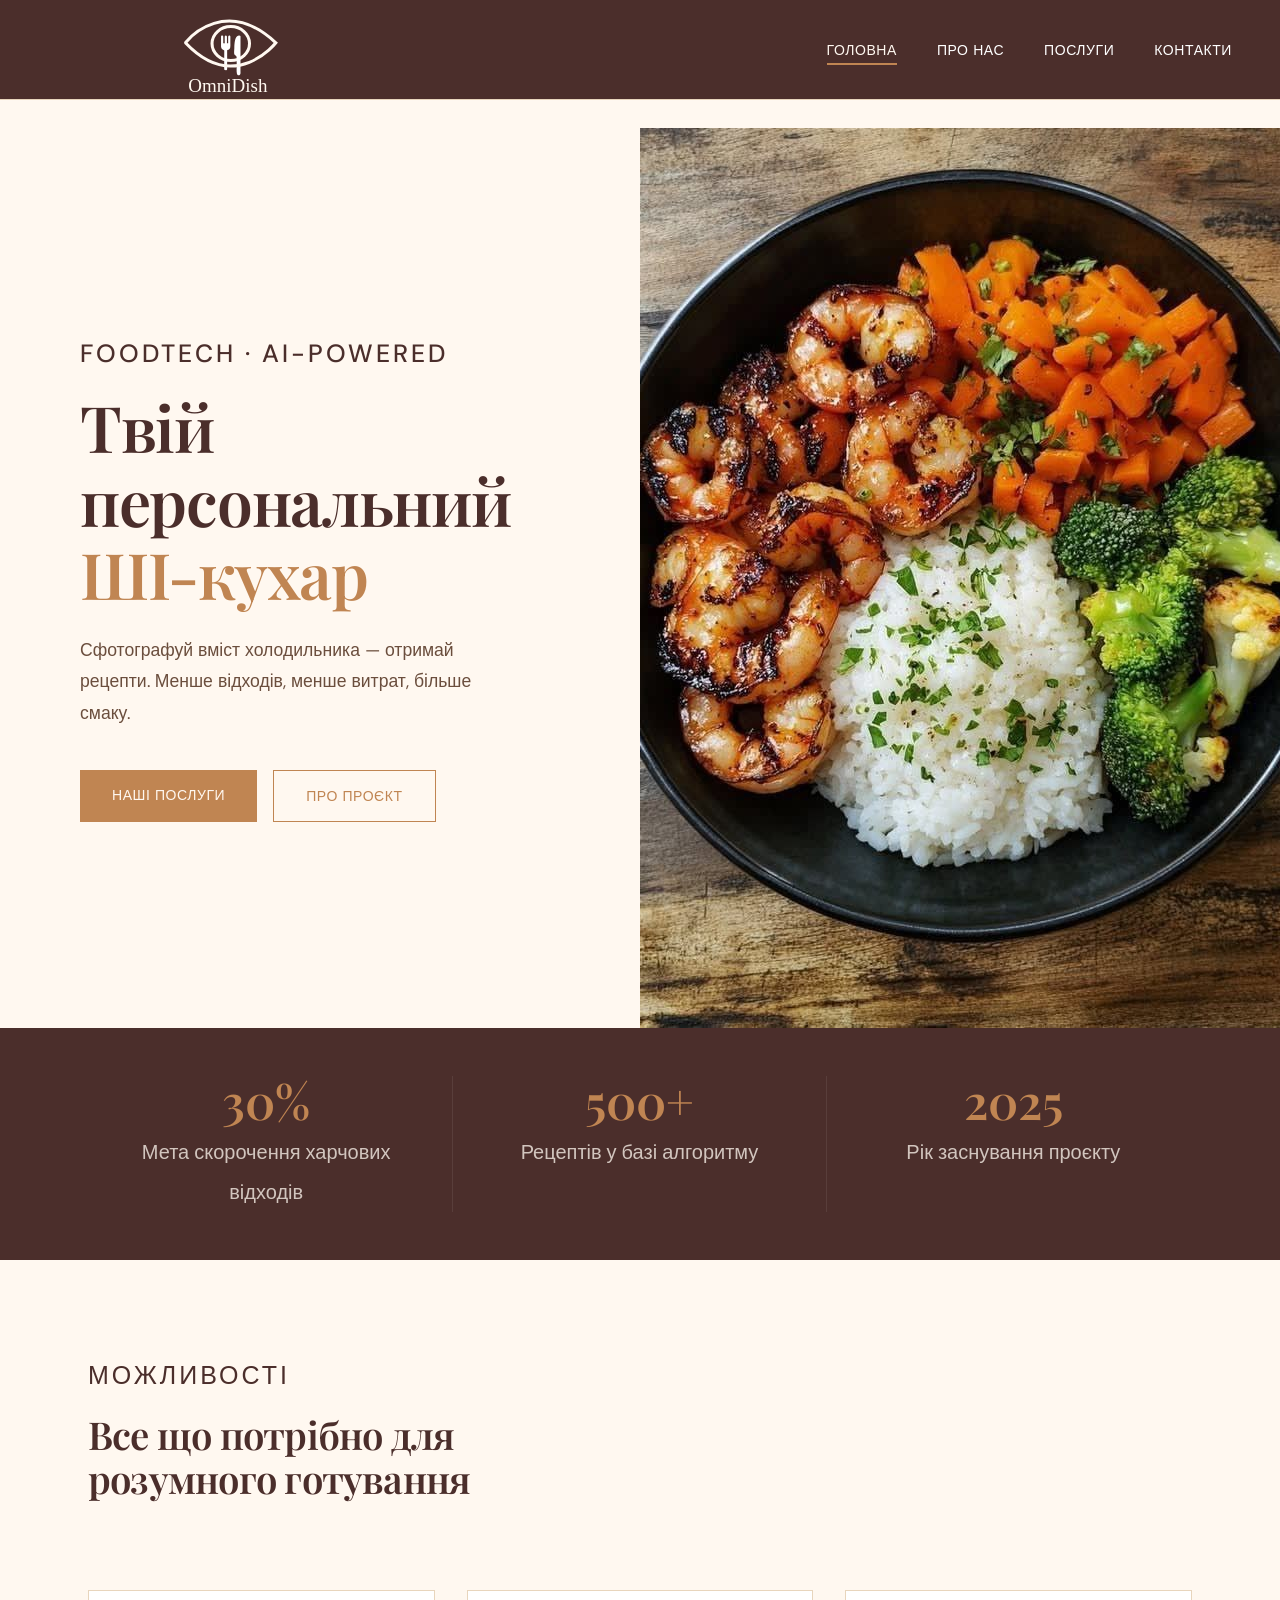
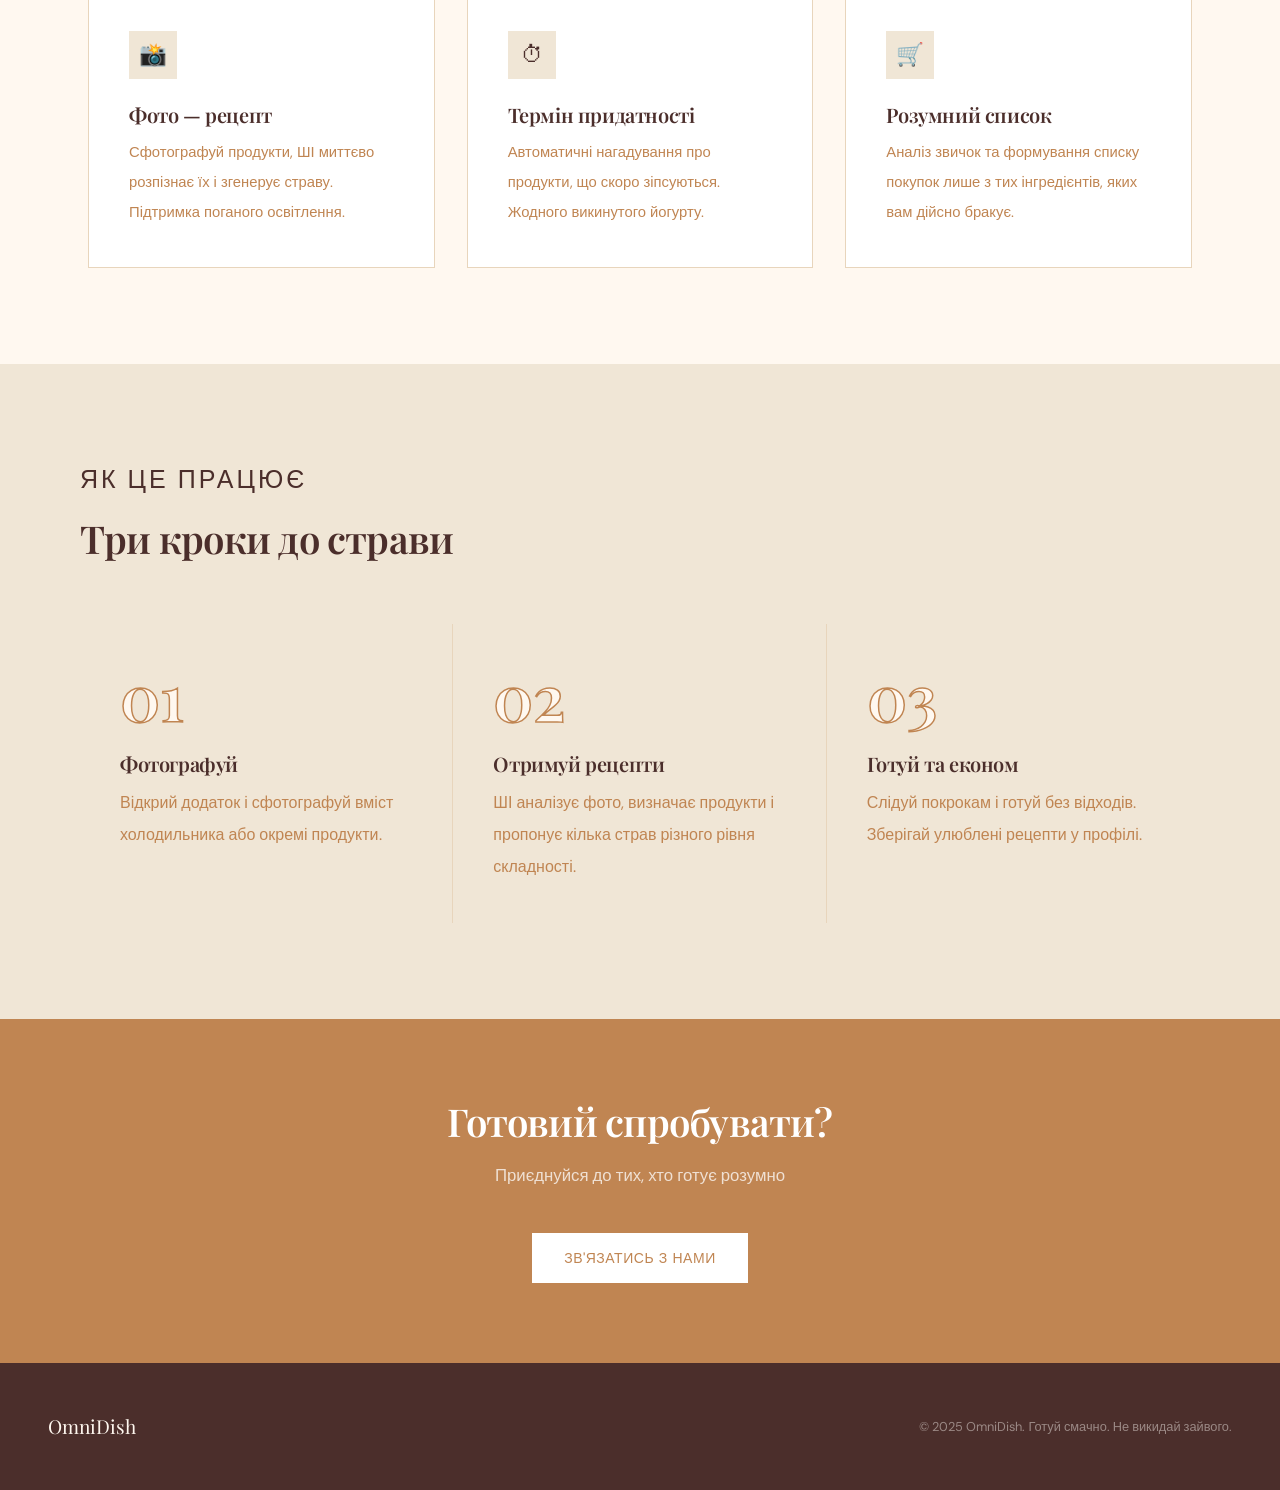
==== commit 92be0822: "final" ====
--- a/index.html
+++ b/index.html
@@ -195,9 +195,8 @@
       </div>
     </div>
     <div class="hero-visual">
-      <div class="hero-visual-accent"></div>
-      <div class="hero-visual-accent2"></div>
-      <div class="hero-visual-inner"></div>
+      <img src="./imgs/photo_2026-03-10_22-42-22.jpg
+      " alt="" style="width:100%; height:100%; object-fit:cover; display:block;">
     </div>
   </section>
 
--- a/style.css
+++ b/style.css
@@ -48,7 +48,6 @@
 }
 
 
-
 .nav-logo span { color: var(--green); }
 
 .nav-links {
@@ -69,7 +68,13 @@
   position: relative;
 }
 
-.nav-links a:hover, .nav-links a.active { color:#ffa846; }
+/* .nav-links a:hover, .nav-links a.active { color:#ffa846; } */
+
+.nav-links a.active {
+  color: #FFF8F0;
+  border-bottom: 2px solid #C08552;
+  padding-bottom: 4px;
+}
 
 .nav-links a.active::after {
   content: '';
